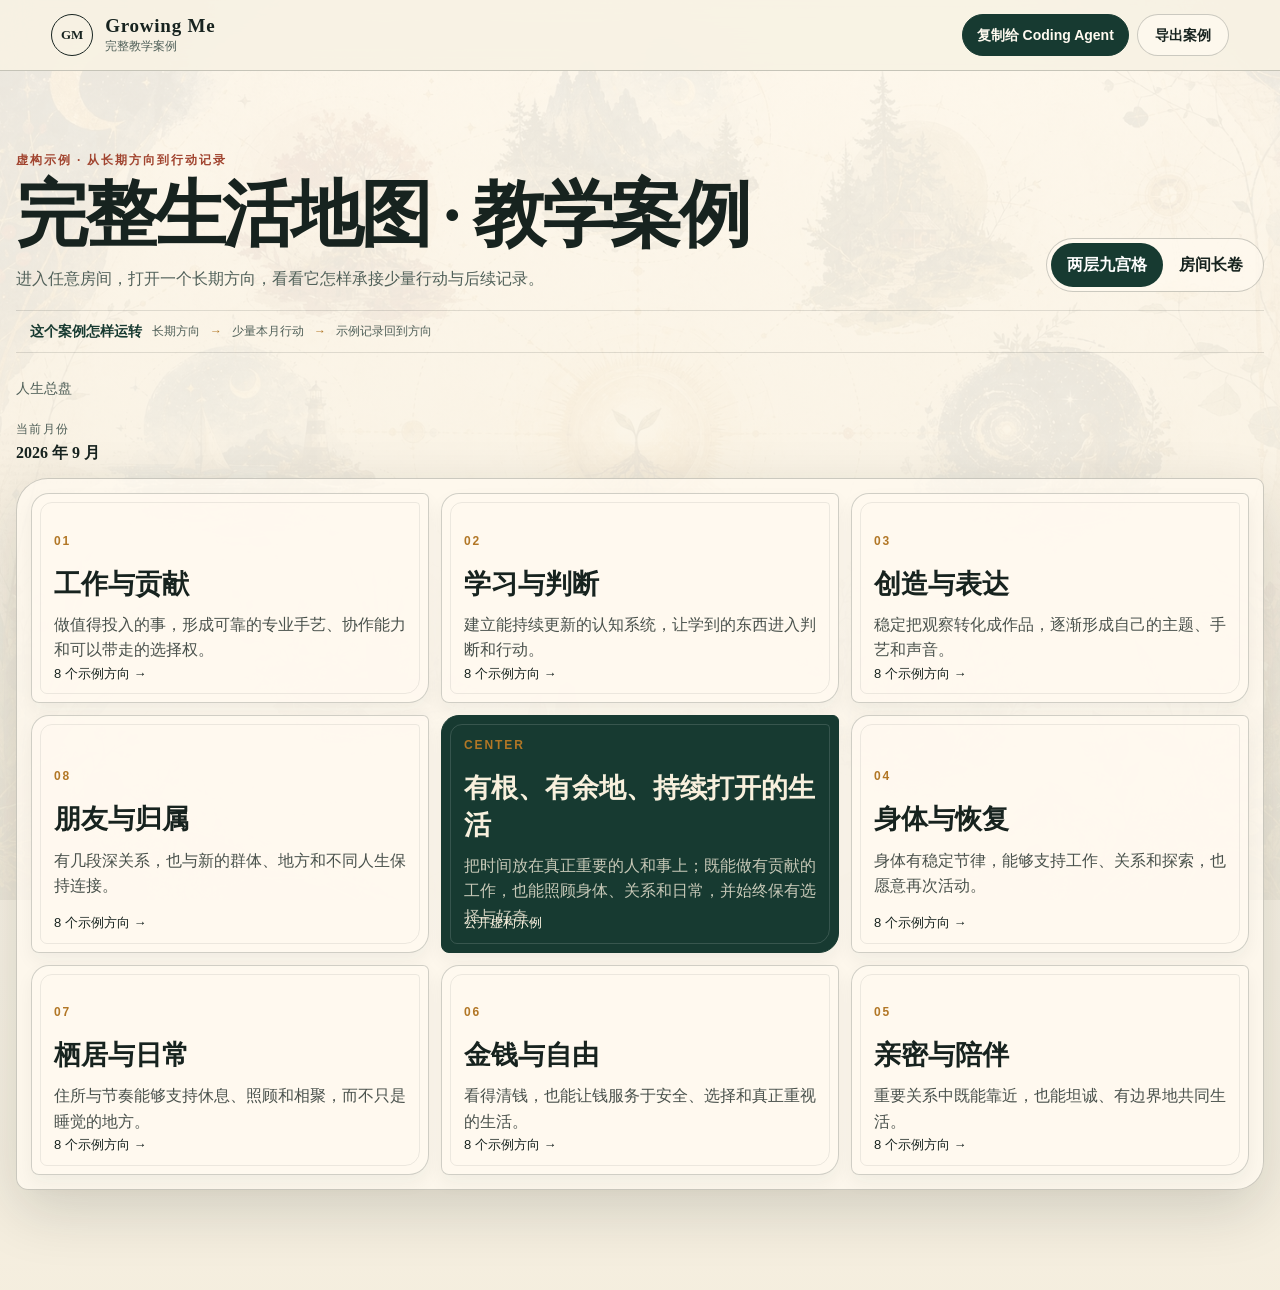
==== index.html @ 970a3a57 "deploy: publish reviewed example and blank site" ====
<!doctype html>
<html lang="zh-CN">
<head>
  <meta charset="utf-8">
  <meta name="viewport" content="width=device-width, initial-scale=1">
  <meta http-equiv="refresh" content="0; url=monthly/?mode=example&amp;view=grid">
  <meta name="robots" content="noindex">
  <title>Growing Me · 完整教学案例</title>
  <style>
    :root { color-scheme: dark; font-family: ui-serif, "Songti SC", serif; background: #14211d; color: #f2ead9; }
    body { min-height: 100vh; margin: 0; display: grid; place-items: center; background: radial-gradient(circle at 50% 35%, #315846, #14211d 58%); }
    main { max-width: 32rem; padding: 2rem; text-align: center; }
    span { display: block; color: #d7b873; letter-spacing: .18em; font-size: .78rem; }
    h1 { margin: .8rem 0; font-weight: 500; }
    p { color: #d3d8ce; line-height: 1.7; }
    a { color: #f2ead9; }
  </style>
  <script>location.replace('monthly/?mode=example&view=grid');</script>
</head>
<body>
  <main>
    <span>GROWING ME</span>
    <h1>正在打开完整教学案例</h1>
    <p>如果页面没有自动打开，<a href="monthly/?mode=example&amp;view=grid">点这里继续</a>。</p>
  </main>
</body>
</html>
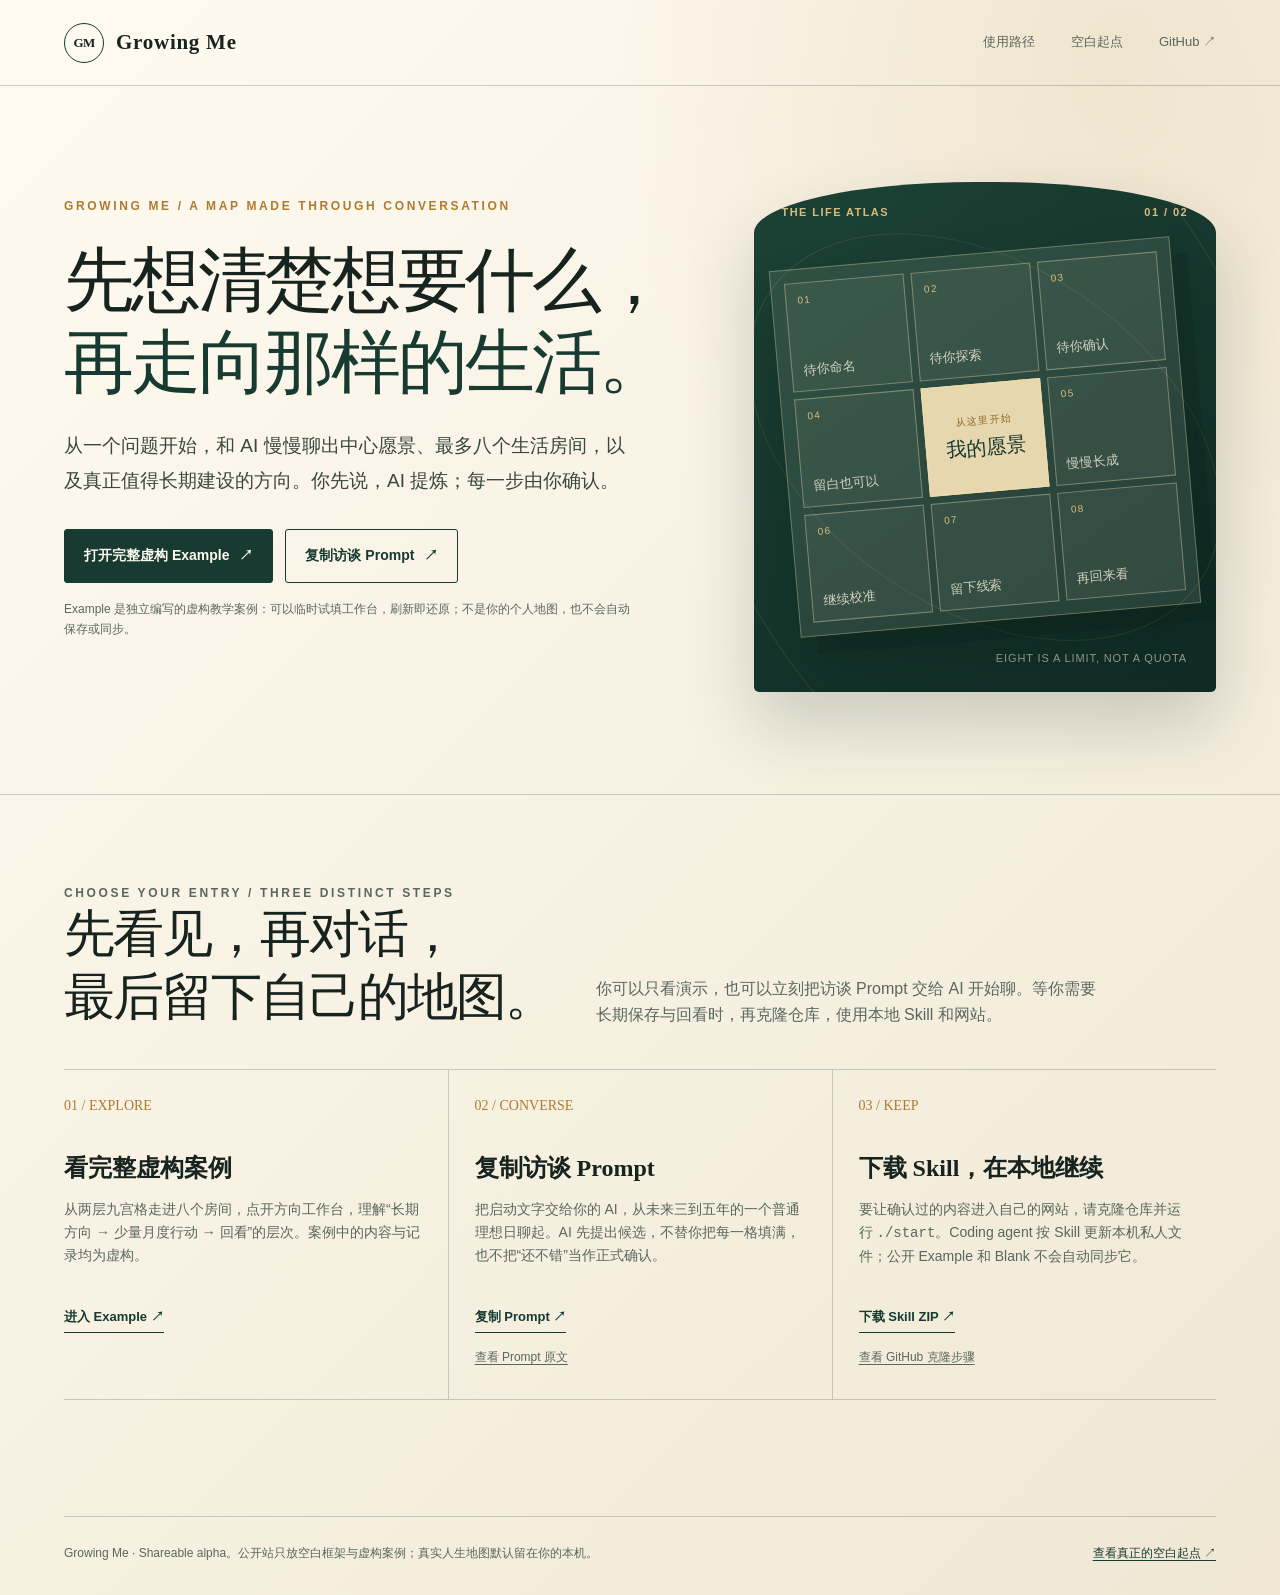
==== commit 63069dab: "Publish Growing Me onboarding and canonical Prompt" ====
--- a/index.html
+++ b/index.html
@@ -3,25 +3,254 @@
 <head>
   <meta charset="utf-8">
   <meta name="viewport" content="width=device-width, initial-scale=1">
-  <meta http-equiv="refresh" content="0; url=monthly/?mode=example&amp;view=grid">
-  <meta name="robots" content="noindex">
-  <title>Growing Me · 完整教学案例</title>
+  <meta name="theme-color" content="#173a31">
+  <meta name="description" content="Growing Me：从一次对话开始，建立可持续回看与调整的两层人生地图。先看完整虚构案例，再复制访谈 Prompt 或下载 Skill。">
+  <title>Growing Me · 从对话开始的人生地图</title>
   <style>
-    :root { color-scheme: dark; font-family: ui-serif, "Songti SC", serif; background: #14211d; color: #f2ead9; }
-    body { min-height: 100vh; margin: 0; display: grid; place-items: center; background: radial-gradient(circle at 50% 35%, #315846, #14211d 58%); }
-    main { max-width: 32rem; padding: 2rem; text-align: center; }
-    span { display: block; color: #d7b873; letter-spacing: .18em; font-size: .78rem; }
-    h1 { margin: .8rem 0; font-weight: 500; }
-    p { color: #d3d8ce; line-height: 1.7; }
-    a { color: #f2ead9; }
+    :root {
+      color-scheme: light;
+      --ink: #17231f; --soft: #59675d; --forest: #173a31; --forest-deep: #102b25;
+      --gold: #af7a32; --paper: #f5efdf; --paper-light: #fffaf0; --line: rgba(23,35,31,.2);
+      --display: "Songti SC", "STSong", "Palatino Linotype", serif;
+      --body: "Avenir Next", "PingFang SC", sans-serif;
+    }
+    * { box-sizing: border-box; }
+    [hidden] { display: none !important; }
+    html { scroll-behavior: smooth; }
+    body {
+      margin: 0; min-width: 320px; color: var(--ink); font: 16px/1.65 var(--body);
+      background: radial-gradient(ellipse at 87% 4%, rgba(178,131,56,.13), transparent 31rem),
+        linear-gradient(135deg, #fffaf0, var(--paper) 64%, #efe7d4);
+    }
+    button, textarea { font: inherit; }
+    button, a { -webkit-tap-highlight-color: transparent; }
+    :is(a,button,textarea):focus-visible { outline: 3px solid #d2a658; outline-offset: 4px; }
+    a { color: inherit; }
+    .shell { width: min(1280px, calc(100% - 2 * clamp(20px, 5vw, 72px))); margin-inline: auto; }
+    .site-head { border-bottom: 1px solid var(--line); }
+    .site-head .shell { min-height: 85px; display: flex; align-items: center; justify-content: space-between; gap: 24px; }
+    .wordmark { display: inline-flex; align-items: center; gap: 12px; text-decoration: none; }
+    .wordmark-mark { width: 40px; aspect-ratio: 1; display: grid; place-items: center; border: 1px solid var(--forest); border-radius: 50%; font: 600 13px var(--display); letter-spacing: -.06em; }
+    .wordmark-text { font: 700 21px var(--display); letter-spacing: .035em; white-space: nowrap; }
+    .head-nav { display: flex; align-items: center; gap: clamp(16px, 2.8vw, 38px); }
+    .head-nav a { color: var(--soft); font-size: 13px; text-decoration: none; border-bottom: 1px solid transparent; }
+    .head-nav a:hover { color: var(--forest); border-color: currentColor; }
+    .hero { display: grid; grid-template-columns: minmax(0,1.15fr) minmax(320px,.85fr); align-items: center; gap: clamp(28px,5vw,84px); padding-block: clamp(58px,7.5vw,112px) clamp(62px,8vw,118px); }
+    .eyebrow { margin: 0 0 24px; color: var(--gold); font: 700 12px/1.4 var(--body); letter-spacing: .22em; text-transform: uppercase; }
+    h1, h2, h3, p { margin-top: 0; }
+    h1 { max-width: 9.5em; margin-bottom: 25px; font: 500 clamp(45px,5.5vw,79px)/1.17 var(--display); letter-spacing: -.045em; }
+    h1 span { display: block; color: var(--forest); }
+    .hero-lead { max-width: 36rem; margin-bottom: 30px; color: #39483f; font-size: clamp(16px,1.55vw,19px); line-height: 1.85; }
+    .hero-actions { display: flex; align-items: stretch; flex-wrap: wrap; gap: 12px; }
+    .action { min-height: 54px; display: inline-flex; align-items: center; justify-content: center; gap: 10px; padding: 13px 19px; border: 1px solid var(--forest); border-radius: 3px; cursor: pointer; text-decoration: none; font-size: 14px; font-weight: 650; line-height: 1.4; transition: transform .22s, background .22s, box-shadow .22s; }
+    .action:hover { transform: translateY(-2px); box-shadow: 0 8px 22px rgba(17,43,35,.12); }
+    .action-primary { color: #fffaf0; background: var(--forest); }
+    .action-primary:hover { background: #24513f; }
+    .action-secondary { color: var(--forest); background: transparent; }
+    .action-secondary:hover { background: rgba(23,58,49,.07); }
+    .hero-note { max-width: 36rem; margin: 16px 0 0; color: var(--soft); font-size: 12px; line-height: 1.7; }
+    .hero-art { min-height: 510px; position: relative; isolation: isolate; display: grid; place-items: center; padding: 30px; background: linear-gradient(145deg,#1c4235,var(--forest-deep)); border-radius: 48% 48% 5px 5px / 10% 10% 5px 5px; overflow: hidden; box-shadow: 0 34px 70px rgba(17,43,35,.19); }
+    .hero-art::before, .hero-art::after { content: ""; position: absolute; inset: -18%; border: 1px solid rgba(222,182,105,.14); border-radius: 50%; transform: rotate(-25deg) scale(.9,1.25); pointer-events: none; }
+    .hero-art::after { inset: -2%; transform: rotate(34deg) scale(1.08,.65); }
+    .art-caption { position: absolute; top: 24px; left: 28px; right: 28px; z-index: 2; display: flex; justify-content: space-between; gap: 12px; color: #d7bb7f; font: 600 11px var(--body); letter-spacing: .13em; }
+    .map-sheet { z-index: 1; width: min(100%,420px); padding: 13px; display: grid; grid-template-columns: repeat(3,1fr); gap: 7px; transform: rotate(-5deg); background: rgba(255,248,228,.09); border: 1px solid rgba(241,218,173,.33); box-shadow: 16px 18px 0 rgba(7,26,21,.17), 0 35px 60px rgba(3,20,15,.23); }
+    .map-cell { min-height: clamp(80px,8.5vw,119px); display: flex; flex-direction: column; align-items: flex-start; justify-content: space-between; padding: 11px; color: rgba(253,246,225,.78); border: 1px solid rgba(245,224,182,.38); background: rgba(239,229,202,.055); font: 500 13px var(--display); }
+    .map-cell small { color: #d8bb7d; font: 500 10px var(--body); letter-spacing: .13em; }
+    .map-cell.center { color: #173a31; background: #e7d7ae; border-color: #f0dda9; text-align: center; align-items: center; justify-content: center; font-size: 20px; line-height: 1.35; }
+    .map-cell.center small { color: #90662a; margin-bottom: 7px; }
+    .art-foot { position: absolute; bottom: 25px; right: 29px; color: rgba(255,248,227,.58); font-size: 11px; letter-spacing: .08em; }
+    .rule { height: 1px; background: var(--line); }
+    .how { padding-block: clamp(58px,7vw,100px) clamp(76px,9vw,120px); }
+    .section-intro { display: grid; grid-template-columns: .9fr 1.1fr; gap: 24px; align-items: end; margin-bottom: 40px; }
+    .section-intro h2 { max-width: 13em; margin: 0; font: 500 clamp(34px,4vw,53px)/1.24 var(--display); letter-spacing: -.04em; }
+    .section-intro p { max-width: 32rem; margin: 0; color: var(--soft); }
+    .paths { display: grid; grid-template-columns: repeat(3,minmax(0,1fr)); border-top: 1px solid var(--line); border-bottom: 1px solid var(--line); }
+    .path { padding: 28px clamp(16px,2vw,32px) 32px 0; }
+    .path + .path { border-left: 1px solid var(--line); padding-left: clamp(16px,2vw,32px); }
+    .path-index { display: block; margin-bottom: 38px; color: var(--gold); font: 500 14px var(--display); }
+    .path h3 { font: 600 24px/1.35 var(--display); margin-bottom: 14px; }
+    .path p { min-height: 6em; margin-bottom: 21px; color: var(--soft); font-size: 14px; }
+    .path-link { display: inline-block; padding: 0 0 4px; border: 0; border-bottom: 1px solid var(--forest); color: var(--forest); background: none; cursor: pointer; font-size: 13px; font-weight: 700; text-decoration: none; }
+    .path-link:hover { color: #a26e2b; border-color: currentColor; }
+    .path-sub-link { display: block; width: max-content; margin-top: 15px; color: var(--soft); font-size: 12px; text-decoration-thickness: 1px; text-underline-offset: 3px; }
+    .manual { max-width: 820px; margin-top: 28px; padding: 20px; border: 1px solid rgba(175,122,50,.55); background: var(--paper-light); box-shadow: 7px 7px 0 rgba(175,122,50,.08); }
+    .manual h3 { font: 600 20px var(--display); margin-bottom: 4px; }
+    .manual p { color: var(--soft); font-size: 13px; }
+    .manual textarea { width: 100%; min-height: 195px; padding: 12px; resize: vertical; border: 1px solid var(--line); color: var(--ink); background: white; line-height: 1.6; }
+    .manual-actions { display: flex; align-items: center; flex-wrap: wrap; gap: 18px; margin-top: 12px; }
+    .manual-actions button { padding: 9px 13px; border: 1px solid var(--forest); color: var(--forest); background: transparent; cursor: pointer; }
+    .manual-actions .quiet { border-color: transparent; }
+    .status { min-height: 1.6em; margin: 16px 0 0; color: var(--forest); font-size: 13px; }
+    .closing { display: flex; justify-content: space-between; gap: 24px; align-items: baseline; padding-block: 27px 32px; border-top: 1px solid var(--line); color: var(--soft); font-size: 12px; }
+    .closing p { margin: 0; }
+    .closing a { color: var(--forest); text-underline-offset: 3px; }
+    @media (max-width: 900px) {
+      .hero { grid-template-columns: 1fr; }
+      .hero-copy { max-width: 700px; }
+      .hero-art { min-height: 430px; max-width: 650px; width: 100%; justify-self: center; }
+      .section-intro { grid-template-columns: 1fr; }
+    }
+    @media (max-width: 650px) {
+      .site-head .shell { min-height: 72px; }
+      .head-nav a:first-child { display: none; }
+      .head-nav { gap: 16px; }
+      .hero { padding-block: 50px 62px; }
+      h1 { font-size: clamp(41px,10.4vw,62px); }
+      .hero-actions .action { width: 100%; }
+      .hero-art { min-height: 360px; padding: 45px 20px; }
+      .map-sheet { max-width: 340px; }
+      .map-cell { min-height: clamp(68px,21vw,101px); padding: 8px; }
+      .art-caption { left: 20px; right: 20px; }
+      .paths { grid-template-columns: 1fr; }
+      .path, .path + .path { padding: 26px 0; border-left: 0; }
+      .path + .path { border-top: 1px solid var(--line); }
+      .path-index { margin-bottom: 13px; }
+      .path p { min-height: 0; }
+      .closing { flex-direction: column; gap: 8px; }
+    }
+    @media (prefers-reduced-motion: reduce) {
+      html { scroll-behavior: auto; }
+      .action { transition: none; }
+      .action:hover { transform: none; }
+    }
   </style>
-  <script>location.replace('monthly/?mode=example&view=grid');</script>
 </head>
 <body>
+  <header class="site-head">
+    <div class="shell">
+      <a class="wordmark" href="./" aria-label="Growing Me 首页"><span class="wordmark-mark" aria-hidden="true">GM</span><span class="wordmark-text">Growing Me</span></a>
+      <nav class="head-nav" aria-label="页面导航">
+        <a href="#how-it-works">使用路径</a>
+        <a href="monthly/?mode=blank&amp;view=grid">空白起点</a>
+        <a href="https://github.com/Jianan-Huang0609/growing-me-life-grid-starter" target="_blank" rel="noopener noreferrer">GitHub ↗</a>
+      </nav>
+    </div>
+  </header>
+
   <main>
-    <span>GROWING ME</span>
-    <h1>正在打开完整教学案例</h1>
-    <p>如果页面没有自动打开，<a href="monthly/?mode=example&amp;view=grid">点这里继续</a>。</p>
+    <section class="hero shell" aria-labelledby="hero-title">
+      <div class="hero-copy">
+        <p class="eyebrow">Growing Me / a map made through conversation</p>
+        <h1 id="hero-title">先想清楚想要什么，<span>再走向那样的生活。</span></h1>
+        <p class="hero-lead">从一个问题开始，和 AI 慢慢聊出中心愿景、最多八个生活房间，以及真正值得长期建设的方向。你先说，AI 提炼；每一步由你确认。</p>
+        <div class="hero-actions">
+          <a class="action action-primary" href="monthly/?mode=example&amp;view=grid">打开完整虚构 Example <span aria-hidden="true">↗</span></a>
+          <button class="action action-secondary" type="button" data-copy-prompt>复制访谈 Prompt <span aria-hidden="true">↗</span></button>
+        </div>
+        <p class="hero-note">Example 是独立编写的虚构教学案例：可以临时试填工作台，刷新即还原；不是你的个人地图，也不会自动保存或同步。</p>
+        <p class="status" id="copyStatus" role="status" aria-live="polite"></p>
+      </div>
+      <div class="hero-art" role="img" aria-label="两层人生地图意象：中心愿景与周围最多八个待探索的生活房间">
+        <div class="art-caption"><span>THE LIFE ATLAS</span><span>01 / 02</span></div>
+        <div class="map-sheet" aria-hidden="true">
+          <div class="map-cell"><small>01</small><span>待你命名</span></div>
+          <div class="map-cell"><small>02</small><span>待你探索</span></div>
+          <div class="map-cell"><small>03</small><span>待你确认</span></div>
+          <div class="map-cell"><small>04</small><span>留白也可以</span></div>
+          <div class="map-cell center"><small>从这里开始</small><span>我的愿景</span></div>
+          <div class="map-cell"><small>05</small><span>慢慢长成</span></div>
+          <div class="map-cell"><small>06</small><span>继续校准</span></div>
+          <div class="map-cell"><small>07</small><span>留下线索</span></div>
+          <div class="map-cell"><small>08</small><span>再回来看</span></div>
+        </div>
+        <span class="art-foot">EIGHT IS A LIMIT, NOT A QUOTA</span>
+      </div>
+    </section>
+
+    <div class="rule" aria-hidden="true"></div>
+
+    <section class="how shell" id="how-it-works" aria-labelledby="how-title">
+      <div class="section-intro">
+        <div><p class="eyebrow">Choose your entry / three distinct steps</p><h2 id="how-title">先看见，再对话，<br>最后留下自己的地图。</h2></div>
+        <p>你可以只看演示，也可以立刻把访谈 Prompt 交给 AI 开始聊。等你需要长期保存与回看时，再克隆仓库，使用本地 Skill 和网站。</p>
+      </div>
+      <div class="paths">
+        <article class="path">
+          <span class="path-index">01 / EXPLORE</span>
+          <h3>看完整虚构案例</h3>
+          <p>从两层九宫格走进八个房间，点开方向工作台，理解“长期方向 → 少量月度行动 → 回看”的层次。案例中的内容与记录均为虚构。</p>
+          <a class="path-link" href="monthly/?mode=example&amp;view=grid">进入 Example ↗</a>
+        </article>
+        <article class="path">
+          <span class="path-index">02 / CONVERSE</span>
+          <h3>复制访谈 Prompt</h3>
+          <p>把启动文字交给你的 AI，从未来三到五年的一个普通理想日聊起。AI 先提出候选，不替你把每一格填满，也不把“还不错”当作正式确认。</p>
+          <button class="path-link" type="button" data-copy-prompt>复制 Prompt ↗</button>
+          <a class="path-sub-link" href="monthly/life-grid-monthly-prompt.md" target="_blank" rel="noopener noreferrer">查看 Prompt 原文</a>
+        </article>
+        <article class="path">
+          <span class="path-index">03 / KEEP</span>
+          <h3>下载 Skill，在本地继续</h3>
+          <p>要让确认过的内容进入自己的网站，请克隆仓库并运行 <code>./start</code>。Coding agent 按 Skill 更新本机私人文件；公开 Example 和 Blank 不会自动同步它。</p>
+          <a class="path-link" href="downloads/growing-me-life-grid-monthly-skill.zip" download>下载 Skill ZIP ↗</a>
+          <a class="path-sub-link" href="https://github.com/Jianan-Huang0609/growing-me-life-grid-starter" target="_blank" rel="noopener noreferrer">查看 GitHub 克隆步骤</a>
+        </article>
+      </div>
+      <section class="manual" id="manualCopy" aria-labelledby="manualTitle" hidden>
+        <h3 id="manualTitle">手动复制访谈 Prompt</h3>
+        <p>浏览器没有允许自动复制。下方是从仓库 Prompt 文件读取的全文；全选后可用键盘复制，再贴给你的 AI。</p>
+        <textarea id="manualPrompt" readonly aria-label="可手动复制的访谈 Prompt"></textarea>
+        <div class="manual-actions"><button type="button" id="selectPrompt">全选文字</button><button class="quiet" type="button" id="closeManual">收起</button></div>
+      </section>
+    </section>
   </main>
+
+  <footer class="closing shell">
+    <p>Growing Me · Shareable alpha。公开站只放空白框架与虚构案例；真实人生地图默认留在你的本机。</p>
+    <a href="monthly/?mode=blank&amp;view=grid">查看真正的空白起点 ↗</a>
+  </footer>
+
+  <script>
+    (() => {
+      const buttons = Array.from(document.querySelectorAll('[data-copy-prompt]'));
+      const status = document.getElementById('copyStatus');
+      const manual = document.getElementById('manualCopy');
+      const field = document.getElementById('manualPrompt');
+      let promptText;
+
+      async function getPrompt() {
+        if (promptText) return promptText;
+        const response = await fetch('monthly/life-grid-monthly-prompt.md', { cache: 'no-store' });
+        if (!response.ok) throw new Error('Prompt source unavailable');
+        const source = await response.text();
+        const match = source.match(/<!--\s*COPY_START\s*-->([\s\S]*?)<!--\s*COPY_END\s*-->/);
+        if (!match || !match[1].trim()) throw new Error('Prompt markers missing');
+        promptText = match[1].trim();
+        return promptText;
+      }
+
+      function showManual(text) {
+        field.value = text;
+        manual.hidden = false;
+        manual.scrollIntoView({ block: 'nearest', behavior: 'smooth' });
+        field.focus();
+        field.select();
+      }
+
+      async function copyPrompt() {
+        buttons.forEach(button => { button.disabled = true; });
+        status.textContent = '正在读取访谈 Prompt…';
+        try {
+          const text = await getPrompt();
+          try {
+            await navigator.clipboard.writeText(text);
+            status.textContent = '已复制访谈 Prompt。现在可以粘贴给你的 AI 开始对话。';
+            manual.hidden = true;
+          } catch (_) {
+            showManual(text);
+            status.textContent = '自动复制未获允许；已展开可手动全选的完整 Prompt。';
+          }
+        } catch (_) {
+          status.innerHTML = '暂时无法读取 Prompt。请<a href="monthly/life-grid-monthly-prompt.md" target="_blank" rel="noopener noreferrer">打开原文</a>手动复制。';
+        } finally {
+          buttons.forEach(button => { button.disabled = false; });
+        }
+      }
+
+      buttons.forEach(button => button.addEventListener('click', copyPrompt));
+      document.getElementById('selectPrompt').addEventListener('click', () => { field.focus(); field.select(); });
+      document.getElementById('closeManual').addEventListener('click', () => { manual.hidden = true; buttons[0].focus(); });
+    })();
+  </script>
 </body>
 </html>
